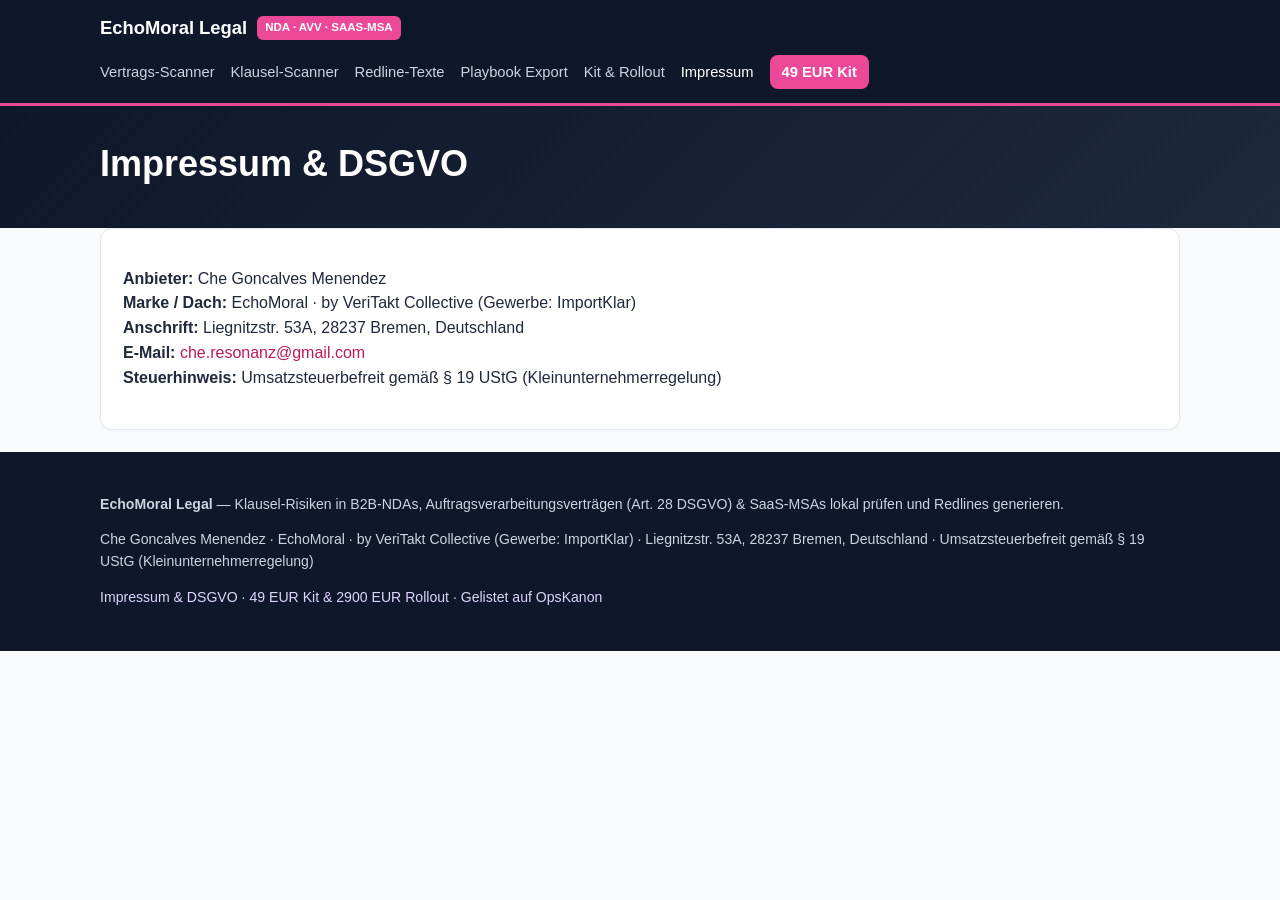
==== legal/index.html @ 30597ec8 "Deploy echomoral-contract-redlining (2026-11-23 12:31:52)" ====
<!DOCTYPE html>
<html lang="de">
<head>
  <meta charset="utf-8" />
  <meta name="viewport" content="width=device-width, initial-scale=1" />
  <title>Impressum &amp; Datenschutz — EchoMoral Legal</title>
  <meta name="description" content="Anbieterkennzeichnung § 5 DDG." />
  <link rel="canonical" href="https://cheresonanz-design.github.io/echomoral-contract-redlining/legal/" />
  <link rel="stylesheet" href="../assets/styles.css" />
  
</head>
<body>
  <header class="topbar">
    <div class="container topbar-inner">
      <a class="brand-mark" href="../index.html"><span>EchoMoral Legal</span><span class="brand-badge">NDA · AVV · SAAS-MSA</span></a>
      <nav class="nav-links" aria-label="Hauptnavigation"><a href="../index.html" class="">Vertrags-Scanner</a>
<a href="../nda-avv-msa-scanner/" class="">Klausel-Scanner</a>
<a href="../redline-generator/" class="">Redline-Texte</a>
<a href="../playbook-export/" class="">Playbook Export</a>
<a href="../pro/" class="">Kit &amp; Rollout</a>
<a href="../legal/" class="active">Impressum</a><a href="../pro/" class="nav-cta">49 EUR Kit</a></nav>
    </div>
  </header>
  <section class="hero"><div class="container"><h1>Impressum &amp; DSGVO</h1></div></section><main class="container"><div class="card"><p><strong>Anbieter:</strong> Che Goncalves Menendez<br/><strong>Marke / Dach:</strong> EchoMoral · by VeriTakt Collective (Gewerbe: ImportKlar)<br/><strong>Anschrift:</strong> Liegnitzstr. 53A, 28237 Bremen, Deutschland<br/><strong>E-Mail:</strong> <a href="mailto:che.resonanz@gmail.com">che.resonanz@gmail.com</a><br/><strong>Steuerhinweis:</strong> Umsatzsteuerbefreit gemäß § 19 UStG (Kleinunternehmerregelung)</p></div></main>
  <footer class="footer">
    <div class="container">
      <p><strong>EchoMoral Legal</strong> — Klausel-Risiken in B2B-NDAs, Auftragsverarbeitungsverträgen (Art. 28 DSGVO) &amp; SaaS-MSAs lokal prüfen und Redlines generieren.</p>
      <p>Che Goncalves Menendez · EchoMoral · by VeriTakt Collective (Gewerbe: ImportKlar) · Liegnitzstr. 53A, 28237 Bremen, Deutschland · Umsatzsteuerbefreit gemäß § 19 UStG (Kleinunternehmerregelung)</p>
      <p><a href="../legal/">Impressum &amp; DSGVO</a> · <a href="../pro/">49 EUR Kit &amp; 2900 EUR Rollout</a> · <a href="https://cheresonanz-design.github.io/opskanon-directory/" target="_blank" rel="noopener">Gelistet auf OpsKanon</a></p>
    </div>
  </footer>
  
</body>
</html>
---- assets/styles.css ----
:root {
  --bg: #f8fafc; --surface: #ffffff; --slate-900: #0f172a; --slate-800: #1e293b; --slate-500: #64748b;
  --border: #e2e8f0; --accent: #EC4899; --accent-dark: #BE185D; --emerald: #059669; --emerald-soft: #ecfdf5;
  --amber: #d97706; --amber-soft: #fffbeb; --red: #dc2626; --red-soft: #fef2f2; --radius: 12px;
}
* { box-sizing: border-box; }
body { margin: 0; font-family: -apple-system, BlinkMacSystemFont, "Segoe UI", Roboto, Inter, Arial, sans-serif; background: var(--bg); color: var(--slate-800); line-height: 1.55; }
a { color: var(--accent-dark); text-decoration: none; }
a:hover { text-decoration: underline; }
.container { max-width: 1120px; margin: 0 auto; padding: 0 20px; }
.topbar { background: var(--slate-900); color: #fff; border-bottom: 3px solid var(--accent); padding: 14px 0; }
.topbar-inner { display: flex; flex-wrap: wrap; justify-content: space-between; align-items: center; gap: 12px; }
.brand-mark { color: #fff; font-weight: 800; font-size: 1.15rem; display: flex; align-items: center; gap: 10px; }
.brand-badge { background: var(--accent); color: #fff; font-size: 0.72rem; padding: 3px 8px; border-radius: 6px; font-weight: 800; }
.nav-links { display: flex; flex-wrap: wrap; gap: 16px; align-items: center; font-size: 0.92rem; }
.nav-links a { color: #cbd5e1; font-weight: 500; }
.nav-links a:hover, .nav-links a.active { color: #fff; text-decoration: none; }
.nav-cta { background: var(--accent); color: #fff !important; padding: 6px 12px; border-radius: 8px; font-weight: 700 !important; }
.hero { background: linear-gradient(135deg, #0f172a 0%, #1e293b 100%); color: #fff; padding: 36px 0 32px; }
.hero h1 { margin: 0 0 10px; font-size: clamp(1.6rem, 3vw, 2.25rem); line-height: 1.2; }
.hero p { margin: 0; color: #cbd5e1; max-width: 740px; }
main { padding: 28px 0 48px; }
.card { background: var(--surface); border: 1px solid var(--border); border-radius: var(--radius); padding: 22px; margin-bottom: 22px; box-shadow: 0 1px 3px rgba(15,23,42,0.04); }
.form-grid { display: grid; grid-template-columns: repeat(auto-fit, minmax(210px, 1fr)); gap: 14px; }
label { display: block; font-size: 0.84rem; font-weight: 700; margin-bottom: 4px; }
input[type="text"], select, textarea { width: 100%; padding: 9px 11px; border: 1px solid var(--border); border-radius: 8px; font-size: 0.92rem; background: #f8fafc; font-family: inherit; }
textarea { min-height: 145px; resize: vertical; font-family: ui-monospace, SFMono-Regular, Menlo, Consolas, monospace; font-size: 0.83rem; }
.btn-row { display: flex; flex-wrap: wrap; gap: 10px; margin-top: 14px; }
.btn { display: inline-flex; align-items: center; justify-content: center; border: 1px solid var(--border); background: #fff; color: var(--slate-800); padding: 9px 14px; border-radius: 8px; font-size: 0.9rem; font-weight: 600; cursor: pointer; }
.btn:hover { background: #f1f5f9; text-decoration: none; }
.btn-primary { background: var(--accent); border-color: var(--accent); color: #fff; font-weight: 700; }
.btn-dark { background: var(--slate-900); border-color: var(--slate-900); color: #fff; }
.kpi-grid { display: grid; grid-template-columns: repeat(auto-fit, minmax(190px, 1fr)); gap: 12px; margin: 16px 0; }
.kpi-box { border: 1px solid var(--border); border-radius: 10px; padding: 12px 14px; background: #f8fafc; }
.kpi-label { font-size: 0.75rem; text-transform: uppercase; color: var(--slate-500); font-weight: 700; }
.kpi-val { font-size: 1rem; font-weight: 700; margin-top: 4px; color: var(--slate-900); }
.table-wrap { overflow-x: auto; }
table { width: 100%; border-collapse: collapse; font-size: 0.9rem; }
th, td { text-align: left; padding: 10px 12px; border-bottom: 1px solid var(--border); vertical-align: top; }
th { background: #f1f5f9; font-size: 0.8rem; text-transform: uppercase; }
.badge { display: inline-block; padding: 3px 9px; border-radius: 999px; font-size: 0.75rem; font-weight: 800; }
.badge-pass { background: var(--emerald-soft); color: var(--emerald); }
.badge-warn { background: var(--amber-soft); color: var(--amber); }
.badge-fail { background: var(--red-soft); color: var(--red); }
.pricing-grid { display: grid; grid-template-columns: repeat(auto-fit, minmax(290px, 1fr)); gap: 18px; }
.offer-card { border: 1px solid var(--border); border-radius: var(--radius); padding: 22px; background: #fff; display: flex; flex-direction: column; justify-content: space-between; }
.offer-card.highlight { border: 2px solid var(--accent); background: linear-gradient(180deg, #fff 0%, #f5f3ff 100%); }
.offer-price { font-size: 1.9rem; font-weight: 800; color: var(--slate-900); margin: 6px 0 12px; }
.footer { background: var(--slate-900); color: #cbd5e1; padding: 28px 0; font-size: 0.88rem; }
.footer a { color: #ddd6fe; }
.muted { color: var(--slate-500); font-size: 0.88rem; }
.hidden { display: none !important; }
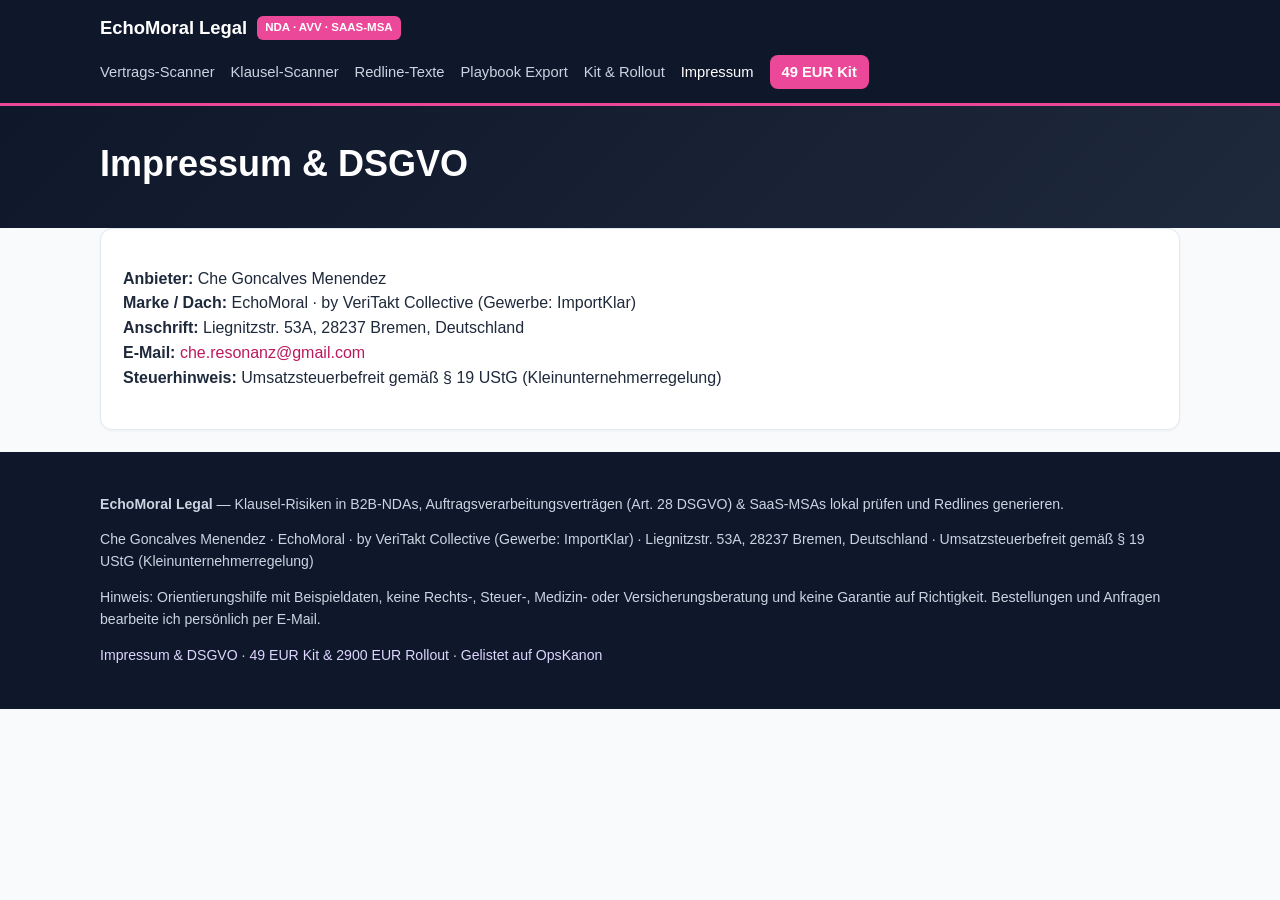
==== commit cb01aa7d: "Deploy echomoral-contract-redlining (2026-11-23 12:49:39)" ====
--- a/legal/index.html
+++ b/legal/index.html
@@ -26,6 +26,7 @@
     <div class="container">
       <p><strong>EchoMoral Legal</strong> — Klausel-Risiken in B2B-NDAs, Auftragsverarbeitungsverträgen (Art. 28 DSGVO) &amp; SaaS-MSAs lokal prüfen und Redlines generieren.</p>
       <p>Che Goncalves Menendez · EchoMoral · by VeriTakt Collective (Gewerbe: ImportKlar) · Liegnitzstr. 53A, 28237 Bremen, Deutschland · Umsatzsteuerbefreit gemäß § 19 UStG (Kleinunternehmerregelung)</p>
+      <p>Hinweis: Orientierungshilfe mit Beispieldaten, keine Rechts-, Steuer-, Medizin- oder Versicherungsberatung und keine Garantie auf Richtigkeit. Bestellungen und Anfragen bearbeite ich persönlich per E-Mail.</p>
       <p><a href="../legal/">Impressum &amp; DSGVO</a> · <a href="../pro/">49 EUR Kit &amp; 2900 EUR Rollout</a> · <a href="https://cheresonanz-design.github.io/opskanon-directory/" target="_blank" rel="noopener">Gelistet auf OpsKanon</a></p>
     </div>
   </footer>
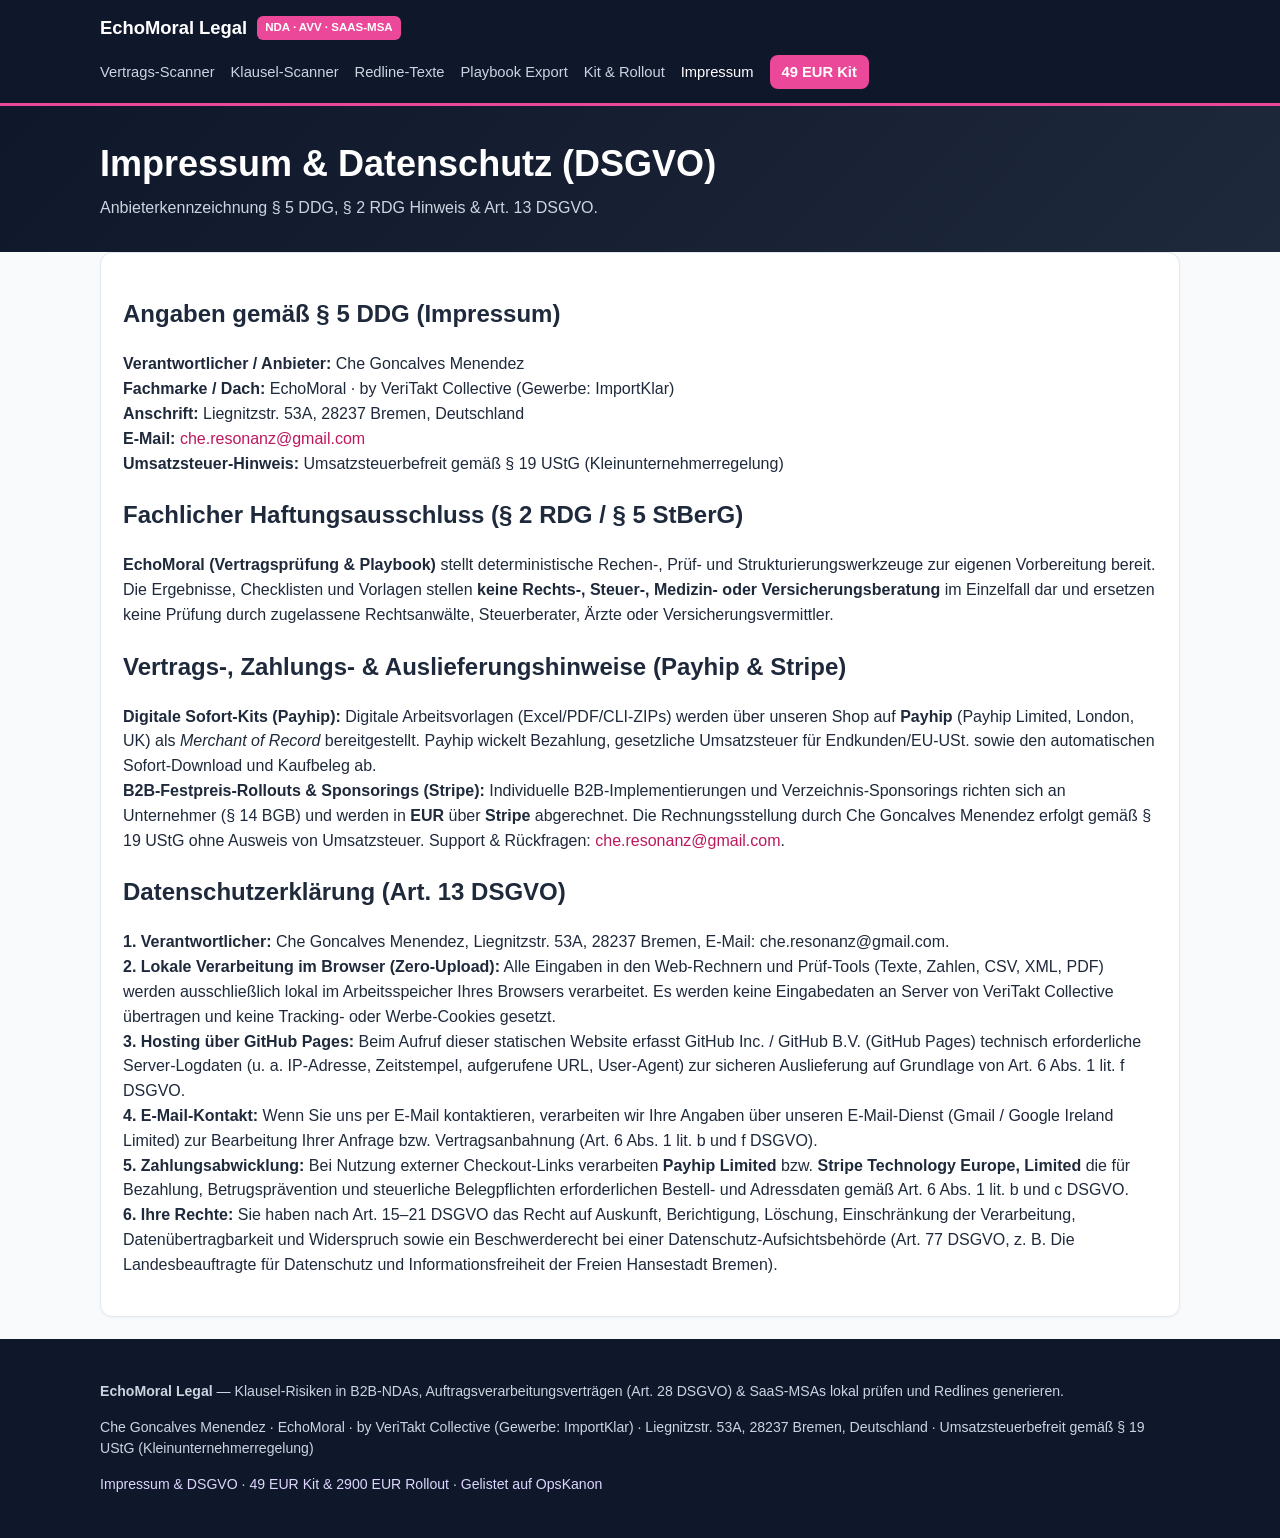
==== commit 5e2676ea: "Deploy echomoral-contract-redlining (2026-11-24 01:21:27)" ====
--- a/legal/index.html
+++ b/legal/index.html
@@ -4,7 +4,7 @@
   <meta charset="utf-8" />
   <meta name="viewport" content="width=device-width, initial-scale=1" />
   <title>Impressum &amp; Datenschutz — EchoMoral Legal</title>
-  <meta name="description" content="Anbieterkennzeichnung § 5 DDG." />
+  <meta name="description" content="Anbieterkennzeichnung § 5 DDG &amp; Art. 13 DSGVO." />
   <link rel="canonical" href="https://cheresonanz-design.github.io/echomoral-contract-redlining/legal/" />
   <link rel="stylesheet" href="../assets/styles.css" />
   
@@ -21,12 +21,56 @@
 <a href="../legal/" class="active">Impressum</a><a href="../pro/" class="nav-cta">49 EUR Kit</a></nav>
     </div>
   </header>
-  <section class="hero"><div class="container"><h1>Impressum &amp; DSGVO</h1></div></section><main class="container"><div class="card"><p><strong>Anbieter:</strong> Che Goncalves Menendez<br/><strong>Marke / Dach:</strong> EchoMoral · by VeriTakt Collective (Gewerbe: ImportKlar)<br/><strong>Anschrift:</strong> Liegnitzstr. 53A, 28237 Bremen, Deutschland<br/><strong>E-Mail:</strong> <a href="mailto:che.resonanz@gmail.com">che.resonanz@gmail.com</a><br/><strong>Steuerhinweis:</strong> Umsatzsteuerbefreit gemäß § 19 UStG (Kleinunternehmerregelung)</p></div></main>
+  <section class="hero"><div class="container"><h1>Impressum &amp; Datenschutz (DSGVO)</h1><p>Anbieterkennzeichnung § 5 DDG, § 2 RDG Hinweis &amp; Art. 13 DSGVO.</p></div></section><main class="container">
+    <div class="card">
+      <h2>Angaben gemäß § 5 DDG (Impressum)</h2>
+      <p>
+        <strong>Verantwortlicher / Anbieter:</strong> Che Goncalves Menendez<br />
+        <strong>Fachmarke / Dach:</strong> EchoMoral · by VeriTakt Collective (Gewerbe: ImportKlar)<br />
+        <strong>Anschrift:</strong> Liegnitzstr. 53A, 28237 Bremen, Deutschland<br />
+        <strong>E-Mail:</strong> <a href="mailto:che.resonanz@gmail.com">che.resonanz@gmail.com</a><br />
+        <strong>Umsatzsteuer-Hinweis:</strong> Umsatzsteuerbefreit gemäß § 19 UStG (Kleinunternehmerregelung)
+      </p>
+
+      <h2>Fachlicher Haftungsausschluss (§ 2 RDG / § 5 StBerG)</h2>
+      <p>
+        <strong>EchoMoral (Vertragsprüfung &amp; Playbook)</strong> stellt deterministische Rechen-, Prüf- und Strukturierungswerkzeuge zur eigenen Vorbereitung bereit.
+        Die Ergebnisse, Checklisten und Vorlagen stellen <strong>keine Rechts-, Steuer-, Medizin- oder Versicherungsberatung</strong> im Einzelfall dar
+        und ersetzen keine Prüfung durch zugelassene Rechtsanwälte, Steuerberater, Ärzte oder Versicherungsvermittler.
+      </p>
+      
+      <h2>Vertrags-, Zahlungs- &amp; Auslieferungshinweise (Payhip &amp; Stripe)</h2>
+      <p>
+        <strong>Digitale Sofort-Kits (Payhip):</strong> Digitale Arbeitsvorlagen (Excel/PDF/CLI-ZIPs) werden über unseren Shop auf
+        <strong>Payhip</strong> (Payhip Limited, London, UK) als <em>Merchant of Record</em> bereitgestellt. Payhip wickelt Bezahlung,
+        gesetzliche Umsatzsteuer für Endkunden/EU-USt. sowie den automatischen Sofort-Download und Kaufbeleg ab.<br />
+        <strong>B2B-Festpreis-Rollouts &amp; Sponsorings (Stripe):</strong> Individuelle B2B-Implementierungen und Verzeichnis-Sponsorings
+        richten sich an Unternehmer (§ 14 BGB) und werden in <strong>EUR</strong> über <strong>Stripe</strong> abgerechnet.
+        Die Rechnungsstellung durch Che Goncalves Menendez erfolgt gemäß § 19 UStG ohne Ausweis von Umsatzsteuer.
+        Support &amp; Rückfragen: <a href="mailto:che.resonanz@gmail.com">che.resonanz@gmail.com</a>.
+      </p>
+
+      <h2>Datenschutzerklärung (Art. 13 DSGVO)</h2>
+      <p>
+        <strong>1. Verantwortlicher:</strong> Che Goncalves Menendez, Liegnitzstr. 53A, 28237 Bremen, E-Mail: che.resonanz@gmail.com.<br />
+        <strong>2. Lokale Verarbeitung im Browser (Zero-Upload):</strong> Alle Eingaben in den Web-Rechnern und Prüf-Tools (Texte, Zahlen, CSV, XML, PDF)
+        werden ausschließlich lokal im Arbeitsspeicher Ihres Browsers verarbeitet. Es werden keine Eingabedaten an Server von VeriTakt Collective übertragen
+        und keine Tracking- oder Werbe-Cookies gesetzt.<br />
+        <strong>3. Hosting über GitHub Pages:</strong> Beim Aufruf dieser statischen Website erfasst GitHub Inc. / GitHub B.V. (GitHub Pages) technisch erforderliche
+        Server-Logdaten (u. a. IP-Adresse, Zeitstempel, aufgerufene URL, User-Agent) zur sicheren Auslieferung auf Grundlage von Art. 6 Abs. 1 lit. f DSGVO.<br />
+        <strong>4. E-Mail-Kontakt:</strong> Wenn Sie uns per E-Mail kontaktieren, verarbeiten wir Ihre Angaben über unseren E-Mail-Dienst (Gmail / Google Ireland Limited)
+        zur Bearbeitung Ihrer Anfrage bzw. Vertragsanbahnung (Art. 6 Abs. 1 lit. b und f DSGVO).<br />
+        <strong>5. Zahlungsabwicklung:</strong> Bei Nutzung externer Checkout-Links verarbeiten <strong>Payhip Limited</strong> bzw. <strong>Stripe Technology Europe, Limited</strong>
+        die für Bezahlung, Betrugsprävention und steuerliche Belegpflichten erforderlichen Bestell- und Adressdaten gemäß Art. 6 Abs. 1 lit. b und c DSGVO.<br />
+        <strong>6. Ihre Rechte:</strong> Sie haben nach Art. 15–21 DSGVO das Recht auf Auskunft, Berichtigung, Löschung, Einschränkung der Verarbeitung,
+        Datenübertragbarkeit und Widerspruch sowie ein Beschwerderecht bei einer Datenschutz-Aufsichtsbehörde (Art. 77 DSGVO, z. B. Die Landesbeauftragte für Datenschutz und Informationsfreiheit der Freien Hansestadt Bremen).
+      </p>
+    </div>
+    </main>
   <footer class="footer">
     <div class="container">
       <p><strong>EchoMoral Legal</strong> — Klausel-Risiken in B2B-NDAs, Auftragsverarbeitungsverträgen (Art. 28 DSGVO) &amp; SaaS-MSAs lokal prüfen und Redlines generieren.</p>
       <p>Che Goncalves Menendez · EchoMoral · by VeriTakt Collective (Gewerbe: ImportKlar) · Liegnitzstr. 53A, 28237 Bremen, Deutschland · Umsatzsteuerbefreit gemäß § 19 UStG (Kleinunternehmerregelung)</p>
-      <p>Hinweis: Orientierungshilfe mit Beispieldaten, keine Rechts-, Steuer-, Medizin- oder Versicherungsberatung und keine Garantie auf Richtigkeit. Bestellungen und Anfragen bearbeite ich persönlich per E-Mail.</p>
       <p><a href="../legal/">Impressum &amp; DSGVO</a> · <a href="../pro/">49 EUR Kit &amp; 2900 EUR Rollout</a> · <a href="https://cheresonanz-design.github.io/opskanon-directory/" target="_blank" rel="noopener">Gelistet auf OpsKanon</a></p>
     </div>
   </footer>
--- a/assets/styles.css
+++ b/assets/styles.css
@@ -50,3 +50,7 @@
 .footer a { color: #ddd6fe; }
 .muted { color: var(--slate-500); font-size: 0.88rem; }
 .hidden { display: none !important; }
+input[type="number"] { width: 100%; padding: 9px 11px; border: 1px solid var(--border); border-radius: 8px; font-size: 0.92rem; background: #f8fafc; font-family: inherit; }
+.divider-top { border-top: 1px solid var(--border); margin-top: 16px; padding-top: 14px; }
+.inline-grid { display: grid; grid-template-columns: repeat(auto-fit, minmax(150px, 1fr)); gap: 10px; }
+.btn-sm { padding: 4px 9px; font-size: 0.8rem; }
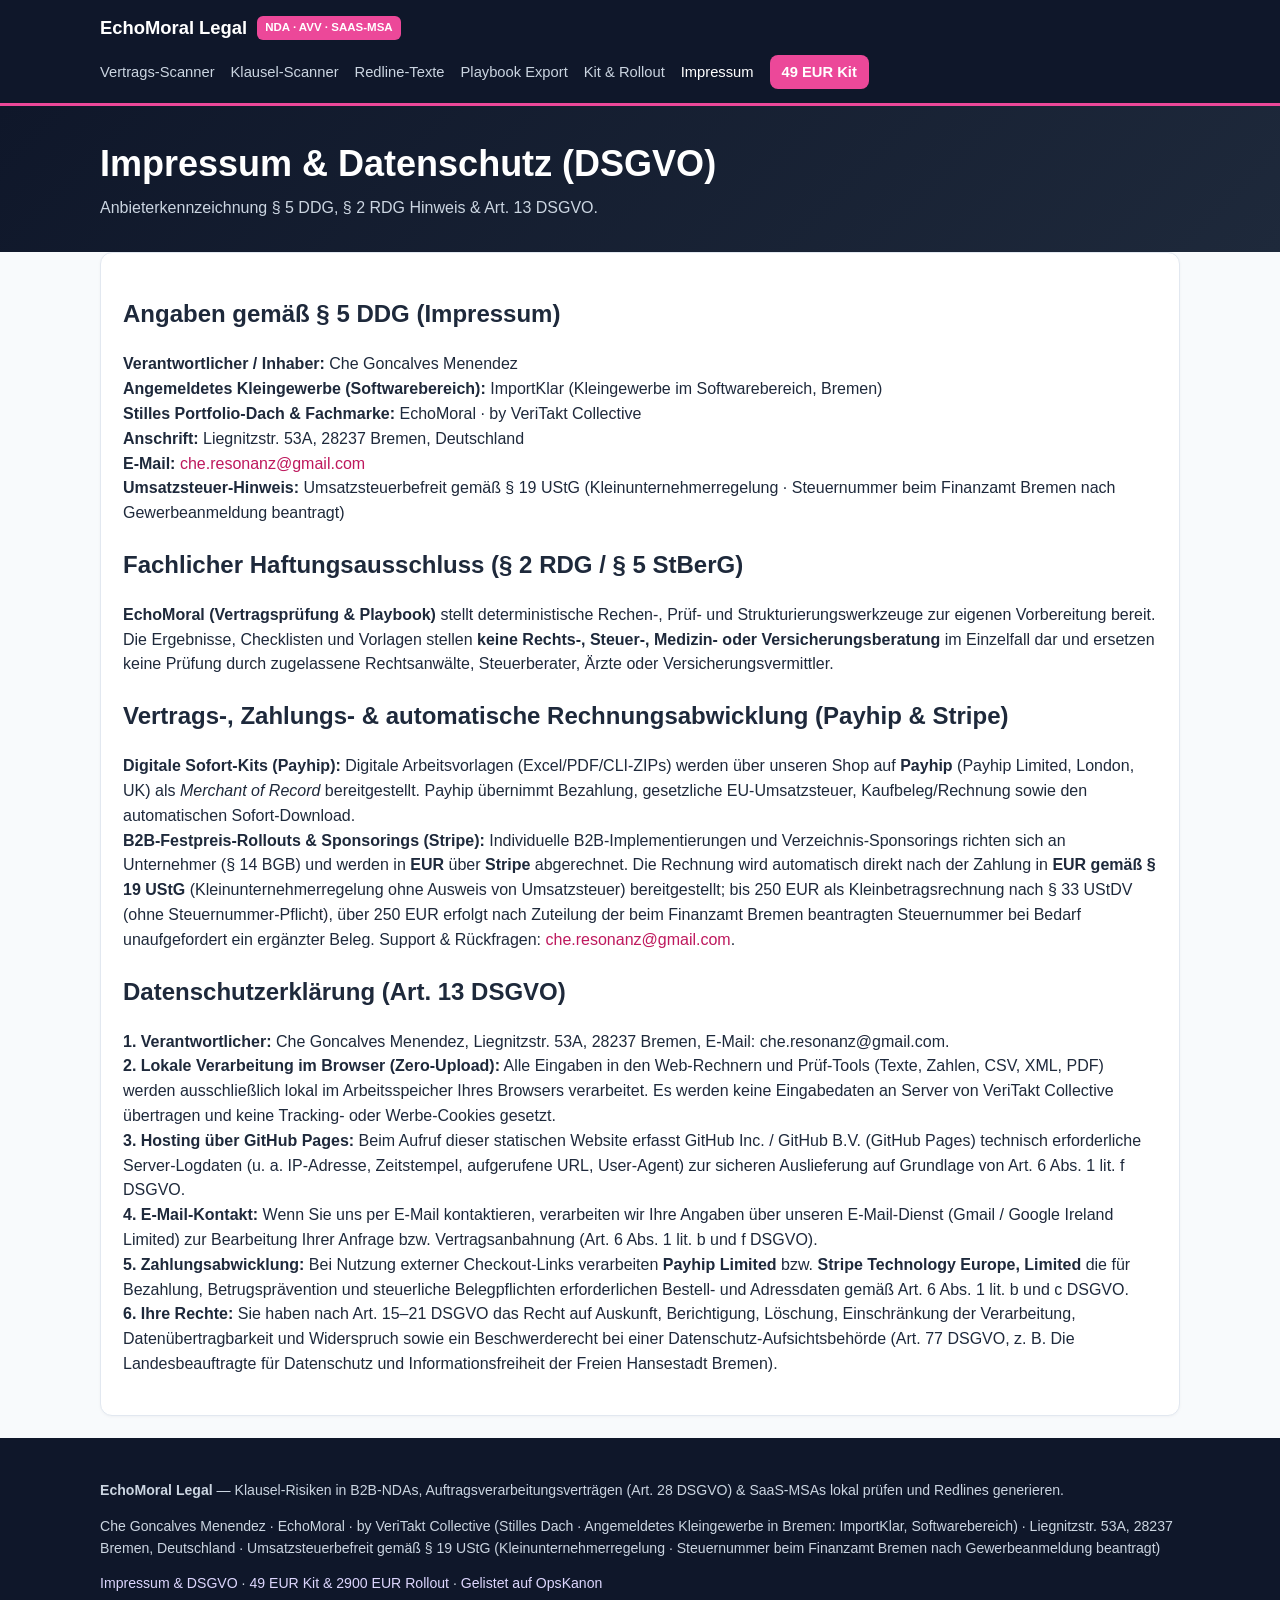
==== commit cb83ff5d: "Deploy echomoral-contract-redlining (2026-11-24 02:26:06)" ====
--- a/legal/index.html
+++ b/legal/index.html
@@ -25,11 +25,12 @@
     <div class="card">
       <h2>Angaben gemäß § 5 DDG (Impressum)</h2>
       <p>
-        <strong>Verantwortlicher / Anbieter:</strong> Che Goncalves Menendez<br />
-        <strong>Fachmarke / Dach:</strong> EchoMoral · by VeriTakt Collective (Gewerbe: ImportKlar)<br />
+        <strong>Verantwortlicher / Inhaber:</strong> Che Goncalves Menendez<br />
+        <strong>Angemeldetes Kleingewerbe (Softwarebereich):</strong> ImportKlar (Kleingewerbe im Softwarebereich, Bremen)<br />
+        <strong>Stilles Portfolio-Dach &amp; Fachmarke:</strong> EchoMoral · by VeriTakt Collective<br />
         <strong>Anschrift:</strong> Liegnitzstr. 53A, 28237 Bremen, Deutschland<br />
         <strong>E-Mail:</strong> <a href="mailto:che.resonanz@gmail.com">che.resonanz@gmail.com</a><br />
-        <strong>Umsatzsteuer-Hinweis:</strong> Umsatzsteuerbefreit gemäß § 19 UStG (Kleinunternehmerregelung)
+        <strong>Umsatzsteuer-Hinweis:</strong> Umsatzsteuerbefreit gemäß § 19 UStG (Kleinunternehmerregelung · Steuernummer beim Finanzamt Bremen nach Gewerbeanmeldung beantragt)
       </p>
 
       <h2>Fachlicher Haftungsausschluss (§ 2 RDG / § 5 StBerG)</h2>
@@ -39,14 +40,16 @@
         und ersetzen keine Prüfung durch zugelassene Rechtsanwälte, Steuerberater, Ärzte oder Versicherungsvermittler.
       </p>
       
-      <h2>Vertrags-, Zahlungs- &amp; Auslieferungshinweise (Payhip &amp; Stripe)</h2>
+      <h2>Vertrags-, Zahlungs- &amp; automatische Rechnungsabwicklung (Payhip &amp; Stripe)</h2>
       <p>
         <strong>Digitale Sofort-Kits (Payhip):</strong> Digitale Arbeitsvorlagen (Excel/PDF/CLI-ZIPs) werden über unseren Shop auf
-        <strong>Payhip</strong> (Payhip Limited, London, UK) als <em>Merchant of Record</em> bereitgestellt. Payhip wickelt Bezahlung,
-        gesetzliche Umsatzsteuer für Endkunden/EU-USt. sowie den automatischen Sofort-Download und Kaufbeleg ab.<br />
+        <strong>Payhip</strong> (Payhip Limited, London, UK) als <em>Merchant of Record</em> bereitgestellt. Payhip übernimmt Bezahlung,
+        gesetzliche EU-Umsatzsteuer, Kaufbeleg/Rechnung sowie den automatischen Sofort-Download.<br />
         <strong>B2B-Festpreis-Rollouts &amp; Sponsorings (Stripe):</strong> Individuelle B2B-Implementierungen und Verzeichnis-Sponsorings
         richten sich an Unternehmer (§ 14 BGB) und werden in <strong>EUR</strong> über <strong>Stripe</strong> abgerechnet.
-        Die Rechnungsstellung durch Che Goncalves Menendez erfolgt gemäß § 19 UStG ohne Ausweis von Umsatzsteuer.
+        Die Rechnung wird automatisch direkt nach der Zahlung in <strong>EUR gemäß § 19 UStG</strong> (Kleinunternehmerregelung ohne Ausweis von Umsatzsteuer)
+        bereitgestellt; bis 250 EUR als Kleinbetragsrechnung nach § 33 UStDV (ohne Steuernummer-Pflicht), über 250 EUR erfolgt nach Zuteilung der beim
+        Finanzamt Bremen beantragten Steuernummer bei Bedarf unaufgefordert ein ergänzter Beleg.
         Support &amp; Rückfragen: <a href="mailto:che.resonanz@gmail.com">che.resonanz@gmail.com</a>.
       </p>
 
@@ -70,7 +73,7 @@
   <footer class="footer">
     <div class="container">
       <p><strong>EchoMoral Legal</strong> — Klausel-Risiken in B2B-NDAs, Auftragsverarbeitungsverträgen (Art. 28 DSGVO) &amp; SaaS-MSAs lokal prüfen und Redlines generieren.</p>
-      <p>Che Goncalves Menendez · EchoMoral · by VeriTakt Collective (Gewerbe: ImportKlar) · Liegnitzstr. 53A, 28237 Bremen, Deutschland · Umsatzsteuerbefreit gemäß § 19 UStG (Kleinunternehmerregelung)</p>
+      <p>Che Goncalves Menendez · EchoMoral · by VeriTakt Collective (Stilles Dach · Angemeldetes Kleingewerbe in Bremen: ImportKlar, Softwarebereich) · Liegnitzstr. 53A, 28237 Bremen, Deutschland · Umsatzsteuerbefreit gemäß § 19 UStG (Kleinunternehmerregelung · Steuernummer beim Finanzamt Bremen nach Gewerbeanmeldung beantragt)</p>
       <p><a href="../legal/">Impressum &amp; DSGVO</a> · <a href="../pro/">49 EUR Kit &amp; 2900 EUR Rollout</a> · <a href="https://cheresonanz-design.github.io/opskanon-directory/" target="_blank" rel="noopener">Gelistet auf OpsKanon</a></p>
     </div>
   </footer>
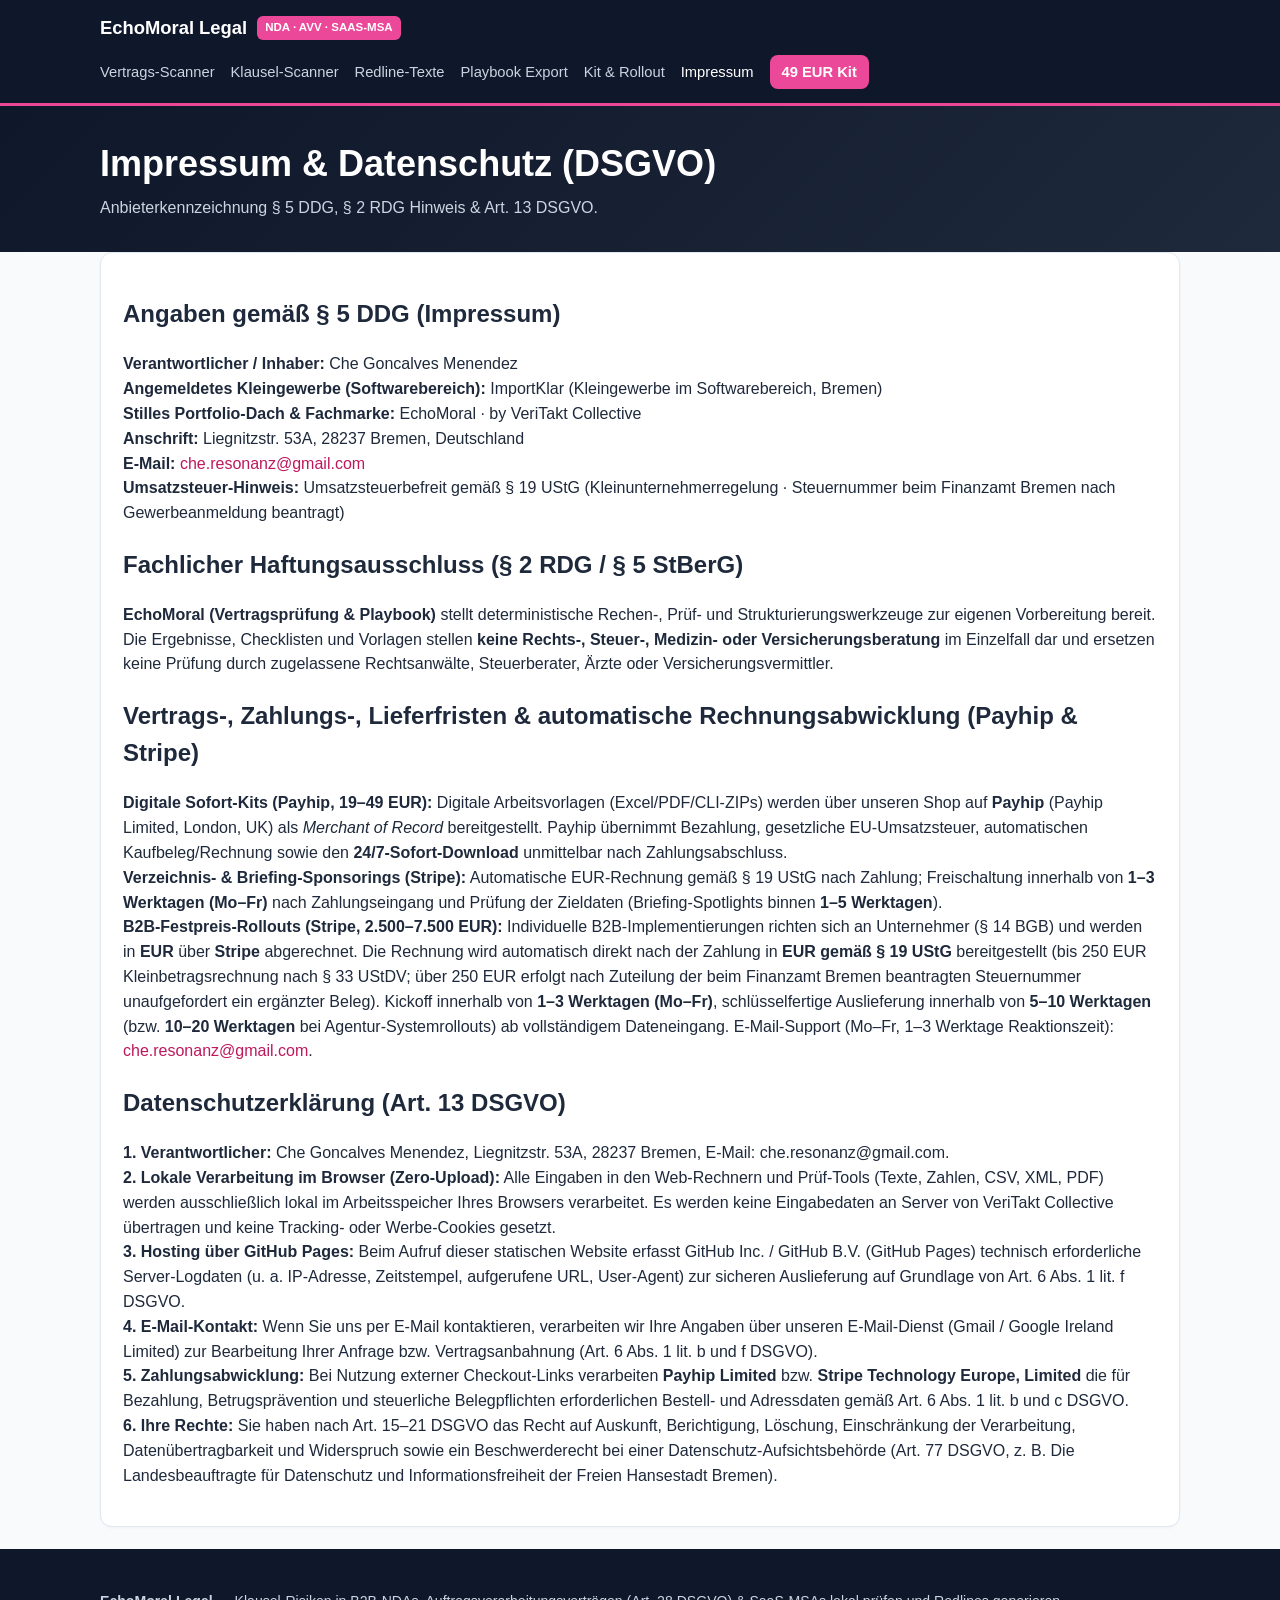
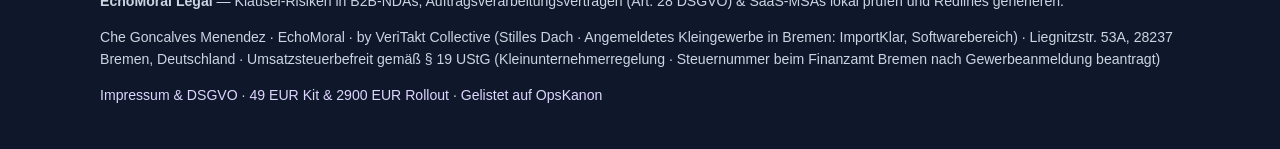
==== commit b8f95eca: "Deploy echomoral-contract-redlining (2026-11-24 05:54:42)" ====
--- a/legal/index.html
+++ b/legal/index.html
@@ -40,17 +40,19 @@
         und ersetzen keine Prüfung durch zugelassene Rechtsanwälte, Steuerberater, Ärzte oder Versicherungsvermittler.
       </p>
       
-      <h2>Vertrags-, Zahlungs- &amp; automatische Rechnungsabwicklung (Payhip &amp; Stripe)</h2>
+      <h2>Vertrags-, Zahlungs-, Lieferfristen &amp; automatische Rechnungsabwicklung (Payhip &amp; Stripe)</h2>
       <p>
-        <strong>Digitale Sofort-Kits (Payhip):</strong> Digitale Arbeitsvorlagen (Excel/PDF/CLI-ZIPs) werden über unseren Shop auf
+        <strong>Digitale Sofort-Kits (Payhip, 19–49 EUR):</strong> Digitale Arbeitsvorlagen (Excel/PDF/CLI-ZIPs) werden über unseren Shop auf
         <strong>Payhip</strong> (Payhip Limited, London, UK) als <em>Merchant of Record</em> bereitgestellt. Payhip übernimmt Bezahlung,
-        gesetzliche EU-Umsatzsteuer, Kaufbeleg/Rechnung sowie den automatischen Sofort-Download.<br />
-        <strong>B2B-Festpreis-Rollouts &amp; Sponsorings (Stripe):</strong> Individuelle B2B-Implementierungen und Verzeichnis-Sponsorings
-        richten sich an Unternehmer (§ 14 BGB) und werden in <strong>EUR</strong> über <strong>Stripe</strong> abgerechnet.
-        Die Rechnung wird automatisch direkt nach der Zahlung in <strong>EUR gemäß § 19 UStG</strong> (Kleinunternehmerregelung ohne Ausweis von Umsatzsteuer)
-        bereitgestellt; bis 250 EUR als Kleinbetragsrechnung nach § 33 UStDV (ohne Steuernummer-Pflicht), über 250 EUR erfolgt nach Zuteilung der beim
-        Finanzamt Bremen beantragten Steuernummer bei Bedarf unaufgefordert ein ergänzter Beleg.
-        Support &amp; Rückfragen: <a href="mailto:che.resonanz@gmail.com">che.resonanz@gmail.com</a>.
+        gesetzliche EU-Umsatzsteuer, automatischen Kaufbeleg/Rechnung sowie den <strong>24/7-Sofort-Download</strong> unmittelbar nach Zahlungsabschluss.<br />
+        <strong>Verzeichnis- &amp; Briefing-Sponsorings (Stripe):</strong> Automatische EUR-Rechnung gemäß § 19 UStG nach Zahlung; Freischaltung
+        innerhalb von <strong>1–3 Werktagen (Mo–Fr)</strong> nach Zahlungseingang und Prüfung der Zieldaten (Briefing-Spotlights binnen <strong>1–5 Werktagen</strong>).<br />
+        <strong>B2B-Festpreis-Rollouts (Stripe, 2.500–7.500 EUR):</strong> Individuelle B2B-Implementierungen richten sich an Unternehmer (§ 14 BGB)
+        und werden in <strong>EUR</strong> über <strong>Stripe</strong> abgerechnet. Die Rechnung wird automatisch direkt nach der Zahlung in
+        <strong>EUR gemäß § 19 UStG</strong> bereitgestellt (bis 250 EUR Kleinbetragsrechnung nach § 33 UStDV; über 250 EUR erfolgt nach Zuteilung der beim
+        Finanzamt Bremen beantragten Steuernummer unaufgefordert ein ergänzter Beleg). Kickoff innerhalb von <strong>1–3 Werktagen (Mo–Fr)</strong>,
+        schlüsselfertige Auslieferung innerhalb von <strong>5–10 Werktagen</strong> (bzw. <strong>10–20 Werktagen</strong> bei Agentur-Systemrollouts) ab vollständigem Dateneingang.
+        E-Mail-Support (Mo–Fr, 1–3 Werktage Reaktionszeit): <a href="mailto:che.resonanz@gmail.com">che.resonanz@gmail.com</a>.
       </p>
 
       <h2>Datenschutzerklärung (Art. 13 DSGVO)</h2>
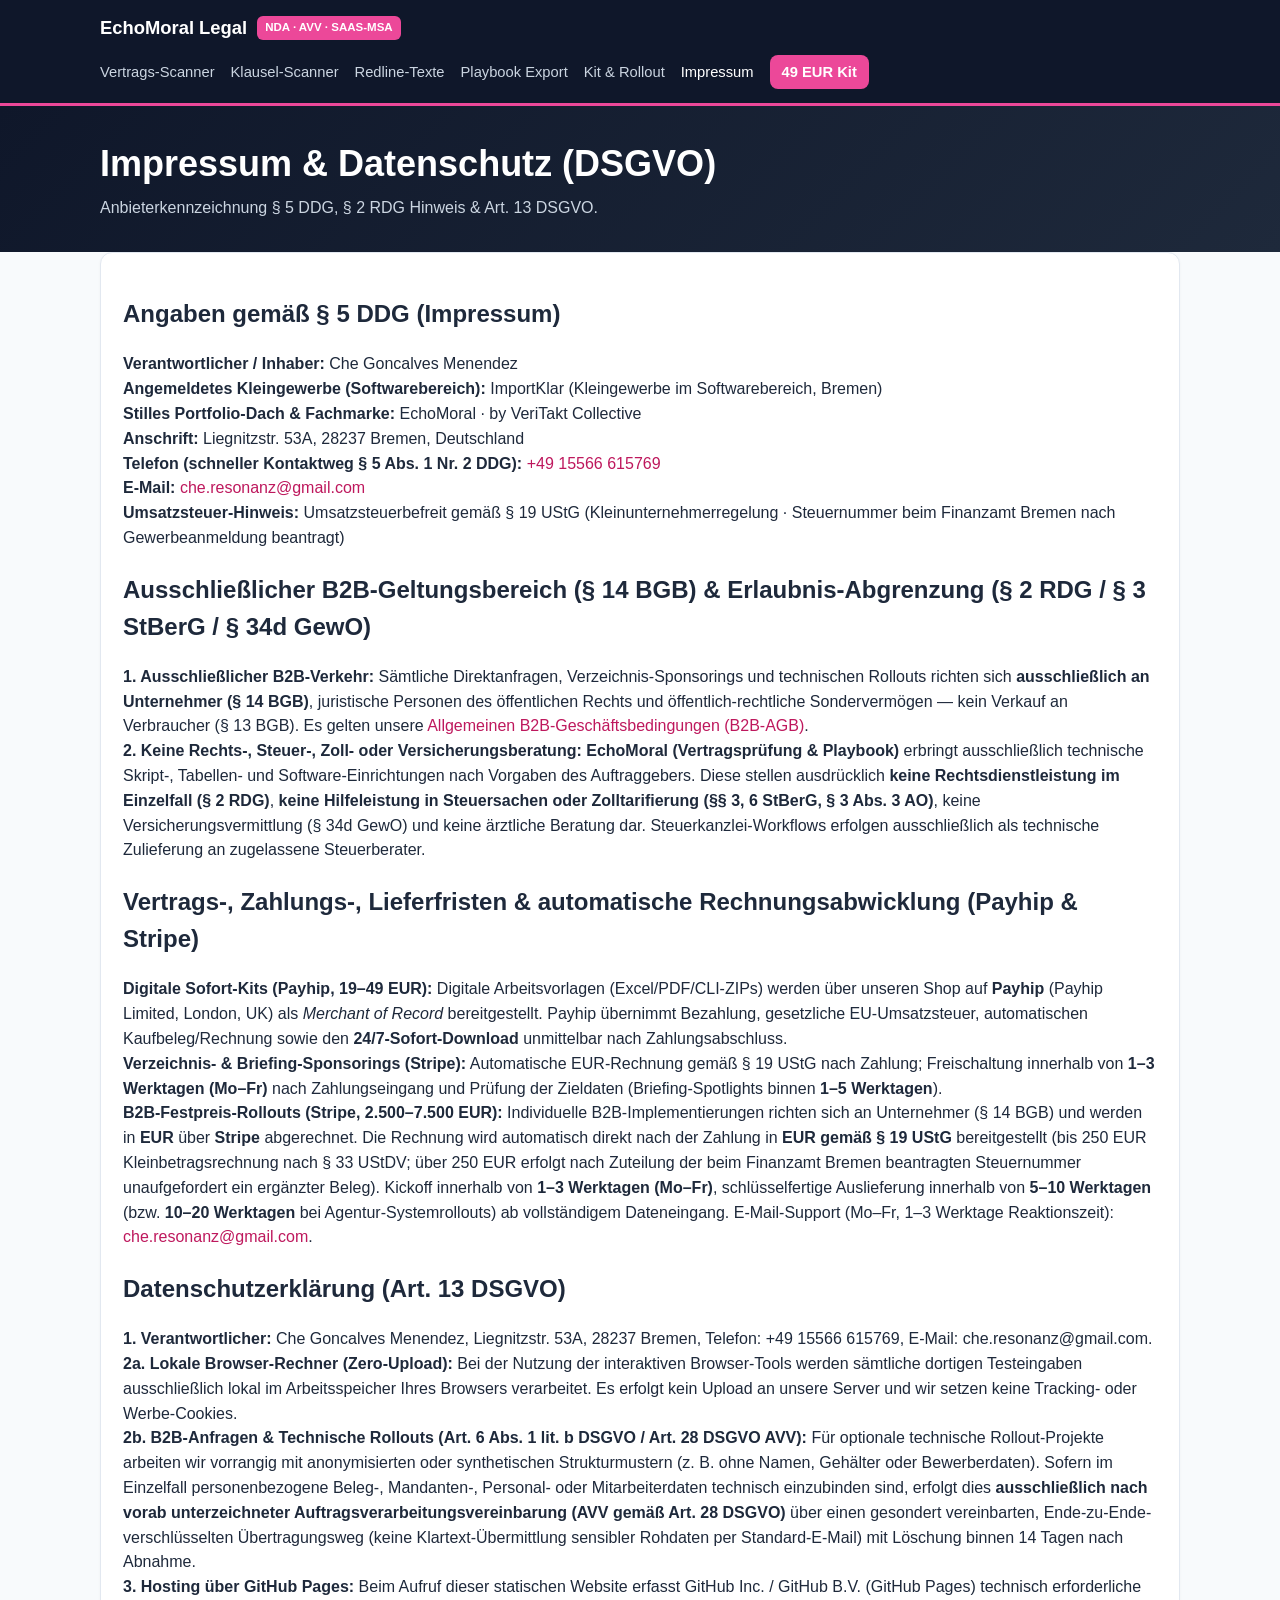
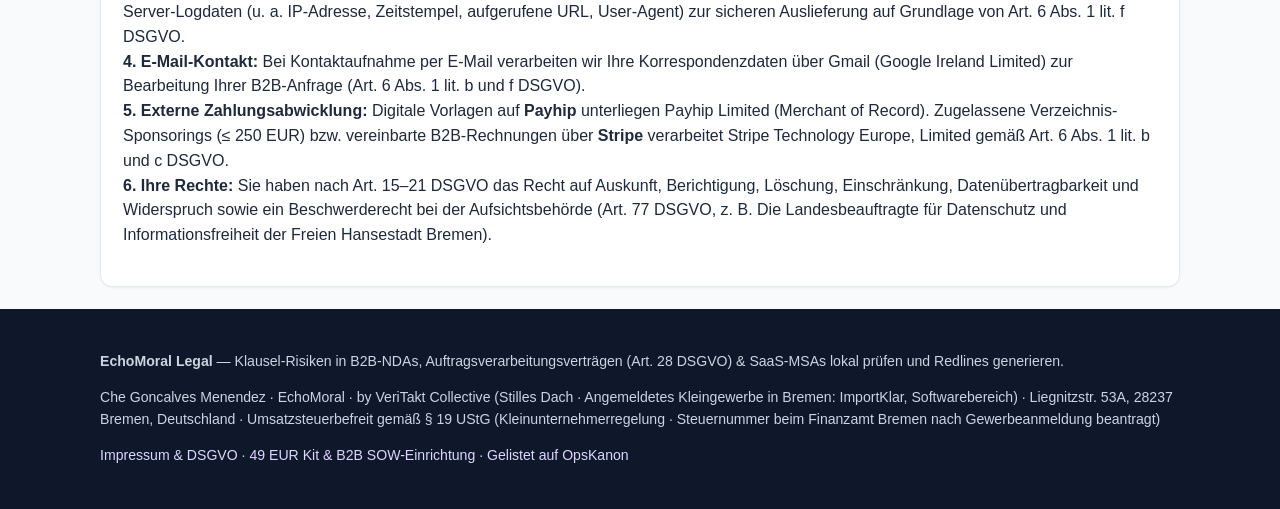
==== commit e2c57473: "Deploy echomoral-contract-redlining (2026-11-24 07:01:19)" ====
--- a/legal/index.html
+++ b/legal/index.html
@@ -29,15 +29,20 @@
         <strong>Angemeldetes Kleingewerbe (Softwarebereich):</strong> ImportKlar (Kleingewerbe im Softwarebereich, Bremen)<br />
         <strong>Stilles Portfolio-Dach &amp; Fachmarke:</strong> EchoMoral · by VeriTakt Collective<br />
         <strong>Anschrift:</strong> Liegnitzstr. 53A, 28237 Bremen, Deutschland<br />
+        <strong>Telefon (schneller Kontaktweg § 5 Abs. 1 Nr. 2 DDG):</strong> <a href="tel:+4915566615769">+49 15566 615769</a><br />
         <strong>E-Mail:</strong> <a href="mailto:che.resonanz@gmail.com">che.resonanz@gmail.com</a><br />
         <strong>Umsatzsteuer-Hinweis:</strong> Umsatzsteuerbefreit gemäß § 19 UStG (Kleinunternehmerregelung · Steuernummer beim Finanzamt Bremen nach Gewerbeanmeldung beantragt)
       </p>
 
-      <h2>Fachlicher Haftungsausschluss (§ 2 RDG / § 5 StBerG)</h2>
+      <h2>Ausschließlicher B2B-Geltungsbereich (§ 14 BGB) &amp; Erlaubnis-Abgrenzung (§ 2 RDG / § 3 StBerG / § 34d GewO)</h2>
       <p>
-        <strong>EchoMoral (Vertragsprüfung &amp; Playbook)</strong> stellt deterministische Rechen-, Prüf- und Strukturierungswerkzeuge zur eigenen Vorbereitung bereit.
-        Die Ergebnisse, Checklisten und Vorlagen stellen <strong>keine Rechts-, Steuer-, Medizin- oder Versicherungsberatung</strong> im Einzelfall dar
-        und ersetzen keine Prüfung durch zugelassene Rechtsanwälte, Steuerberater, Ärzte oder Versicherungsvermittler.
+        <strong>1. Ausschließlicher B2B-Verkehr:</strong> Sämtliche Direktanfragen, Verzeichnis-Sponsorings und technischen Rollouts richten sich
+        <strong>ausschließlich an Unternehmer (§ 14 BGB)</strong>, juristische Personen des öffentlichen Rechts und öffentlich-rechtliche Sondervermögen — kein Verkauf an Verbraucher (§ 13 BGB).
+        Es gelten unsere <a href="https://cheresonanz-design.github.io/opskanon-directory/agb/" target="_blank" rel="noopener">Allgemeinen B2B-Geschäftsbedingungen (B2B-AGB)</a>.<br />
+        <strong>2. Keine Rechts-, Steuer-, Zoll- oder Versicherungsberatung:</strong> <strong>EchoMoral (Vertragsprüfung &amp; Playbook)</strong> erbringt ausschließlich
+        technische Skript-, Tabellen- und Software-Einrichtungen nach Vorgaben des Auftraggebers. Diese stellen ausdrücklich <strong>keine Rechtsdienstleistung im Einzelfall (§ 2 RDG)</strong>,
+        <strong>keine Hilfeleistung in Steuersachen oder Zolltarifierung (§§ 3, 6 StBerG, § 3 Abs. 3 AO)</strong>, keine Versicherungsvermittlung (§ 34d GewO) und keine ärztliche Beratung dar.
+        Steuerkanzlei-Workflows erfolgen ausschließlich als technische Zulieferung an zugelassene Steuerberater.
       </p>
       
       <h2>Vertrags-, Zahlungs-, Lieferfristen &amp; automatische Rechnungsabwicklung (Payhip &amp; Stripe)</h2>
@@ -57,18 +62,18 @@
 
       <h2>Datenschutzerklärung (Art. 13 DSGVO)</h2>
       <p>
-        <strong>1. Verantwortlicher:</strong> Che Goncalves Menendez, Liegnitzstr. 53A, 28237 Bremen, E-Mail: che.resonanz@gmail.com.<br />
-        <strong>2. Lokale Verarbeitung im Browser (Zero-Upload):</strong> Alle Eingaben in den Web-Rechnern und Prüf-Tools (Texte, Zahlen, CSV, XML, PDF)
-        werden ausschließlich lokal im Arbeitsspeicher Ihres Browsers verarbeitet. Es werden keine Eingabedaten an Server von VeriTakt Collective übertragen
-        und keine Tracking- oder Werbe-Cookies gesetzt.<br />
+        <strong>1. Verantwortlicher:</strong> Che Goncalves Menendez, Liegnitzstr. 53A, 28237 Bremen, Telefon: +49 15566 615769, E-Mail: che.resonanz@gmail.com.<br />
+        <strong>2a. Lokale Browser-Rechner (Zero-Upload):</strong> Bei der Nutzung der interaktiven Browser-Tools werden sämtliche dortigen Testeingaben
+        ausschließlich lokal im Arbeitsspeicher Ihres Browsers verarbeitet. Es erfolgt kein Upload an unsere Server und wir setzen keine Tracking- oder Werbe-Cookies.<br />
+        <strong>2b. B2B-Anfragen &amp; Technische Rollouts (Art. 6 Abs. 1 lit. b DSGVO / Art. 28 DSGVO AVV):</strong> Für optionale technische Rollout-Projekte arbeiten wir
+        vorrangig mit anonymisierten oder synthetischen Strukturmustern (z. B. ohne Namen, Gehälter oder Bewerberdaten). Sofern im Einzelfall personenbezogene Beleg-, Mandanten-,
+        Personal- oder Mitarbeiterdaten technisch einzubinden sind, erfolgt dies <strong>ausschließlich nach vorab unterzeichneter Auftragsverarbeitungsvereinbarung (AVV gemäß Art. 28 DSGVO)</strong>
+        über einen gesondert vereinbarten, Ende-zu-Ende-verschlüsselten Übertragungsweg (keine Klartext-Übermittlung sensibler Rohdaten per Standard-E-Mail) mit Löschung binnen 14 Tagen nach Abnahme.<br />
         <strong>3. Hosting über GitHub Pages:</strong> Beim Aufruf dieser statischen Website erfasst GitHub Inc. / GitHub B.V. (GitHub Pages) technisch erforderliche
         Server-Logdaten (u. a. IP-Adresse, Zeitstempel, aufgerufene URL, User-Agent) zur sicheren Auslieferung auf Grundlage von Art. 6 Abs. 1 lit. f DSGVO.<br />
-        <strong>4. E-Mail-Kontakt:</strong> Wenn Sie uns per E-Mail kontaktieren, verarbeiten wir Ihre Angaben über unseren E-Mail-Dienst (Gmail / Google Ireland Limited)
-        zur Bearbeitung Ihrer Anfrage bzw. Vertragsanbahnung (Art. 6 Abs. 1 lit. b und f DSGVO).<br />
-        <strong>5. Zahlungsabwicklung:</strong> Bei Nutzung externer Checkout-Links verarbeiten <strong>Payhip Limited</strong> bzw. <strong>Stripe Technology Europe, Limited</strong>
-        die für Bezahlung, Betrugsprävention und steuerliche Belegpflichten erforderlichen Bestell- und Adressdaten gemäß Art. 6 Abs. 1 lit. b und c DSGVO.<br />
-        <strong>6. Ihre Rechte:</strong> Sie haben nach Art. 15–21 DSGVO das Recht auf Auskunft, Berichtigung, Löschung, Einschränkung der Verarbeitung,
-        Datenübertragbarkeit und Widerspruch sowie ein Beschwerderecht bei einer Datenschutz-Aufsichtsbehörde (Art. 77 DSGVO, z. B. Die Landesbeauftragte für Datenschutz und Informationsfreiheit der Freien Hansestadt Bremen).
+        <strong>4. E-Mail-Kontakt:</strong> Bei Kontaktaufnahme per E-Mail verarbeiten wir Ihre Korrespondenzdaten über Gmail (Google Ireland Limited) zur Bearbeitung Ihrer B2B-Anfrage (Art. 6 Abs. 1 lit. b und f DSGVO).<br />
+        <strong>5. Externe Zahlungsabwicklung:</strong> Digitale Vorlagen auf <strong>Payhip</strong> unterliegen Payhip Limited (Merchant of Record). Zugelassene Verzeichnis-Sponsorings (&le; 250 EUR) bzw. vereinbarte B2B-Rechnungen über <strong>Stripe</strong> verarbeitet Stripe Technology Europe, Limited gemäß Art. 6 Abs. 1 lit. b und c DSGVO.<br />
+        <strong>6. Ihre Rechte:</strong> Sie haben nach Art. 15–21 DSGVO das Recht auf Auskunft, Berichtigung, Löschung, Einschränkung, Datenübertragbarkeit und Widerspruch sowie ein Beschwerderecht bei der Aufsichtsbehörde (Art. 77 DSGVO, z. B. Die Landesbeauftragte für Datenschutz und Informationsfreiheit der Freien Hansestadt Bremen).
       </p>
     </div>
     </main>
@@ -76,7 +81,7 @@
     <div class="container">
       <p><strong>EchoMoral Legal</strong> — Klausel-Risiken in B2B-NDAs, Auftragsverarbeitungsverträgen (Art. 28 DSGVO) &amp; SaaS-MSAs lokal prüfen und Redlines generieren.</p>
       <p>Che Goncalves Menendez · EchoMoral · by VeriTakt Collective (Stilles Dach · Angemeldetes Kleingewerbe in Bremen: ImportKlar, Softwarebereich) · Liegnitzstr. 53A, 28237 Bremen, Deutschland · Umsatzsteuerbefreit gemäß § 19 UStG (Kleinunternehmerregelung · Steuernummer beim Finanzamt Bremen nach Gewerbeanmeldung beantragt)</p>
-      <p><a href="../legal/">Impressum &amp; DSGVO</a> · <a href="../pro/">49 EUR Kit &amp; 2900 EUR Rollout</a> · <a href="https://cheresonanz-design.github.io/opskanon-directory/" target="_blank" rel="noopener">Gelistet auf OpsKanon</a></p>
+      <p><a href="../legal/">Impressum &amp; DSGVO</a> · <a href="../pro/">49 EUR Kit &amp; B2B SOW-Einrichtung</a> · <a href="https://cheresonanz-design.github.io/opskanon-directory/" target="_blank" rel="noopener">Gelistet auf OpsKanon</a></p>
     </div>
   </footer>
   
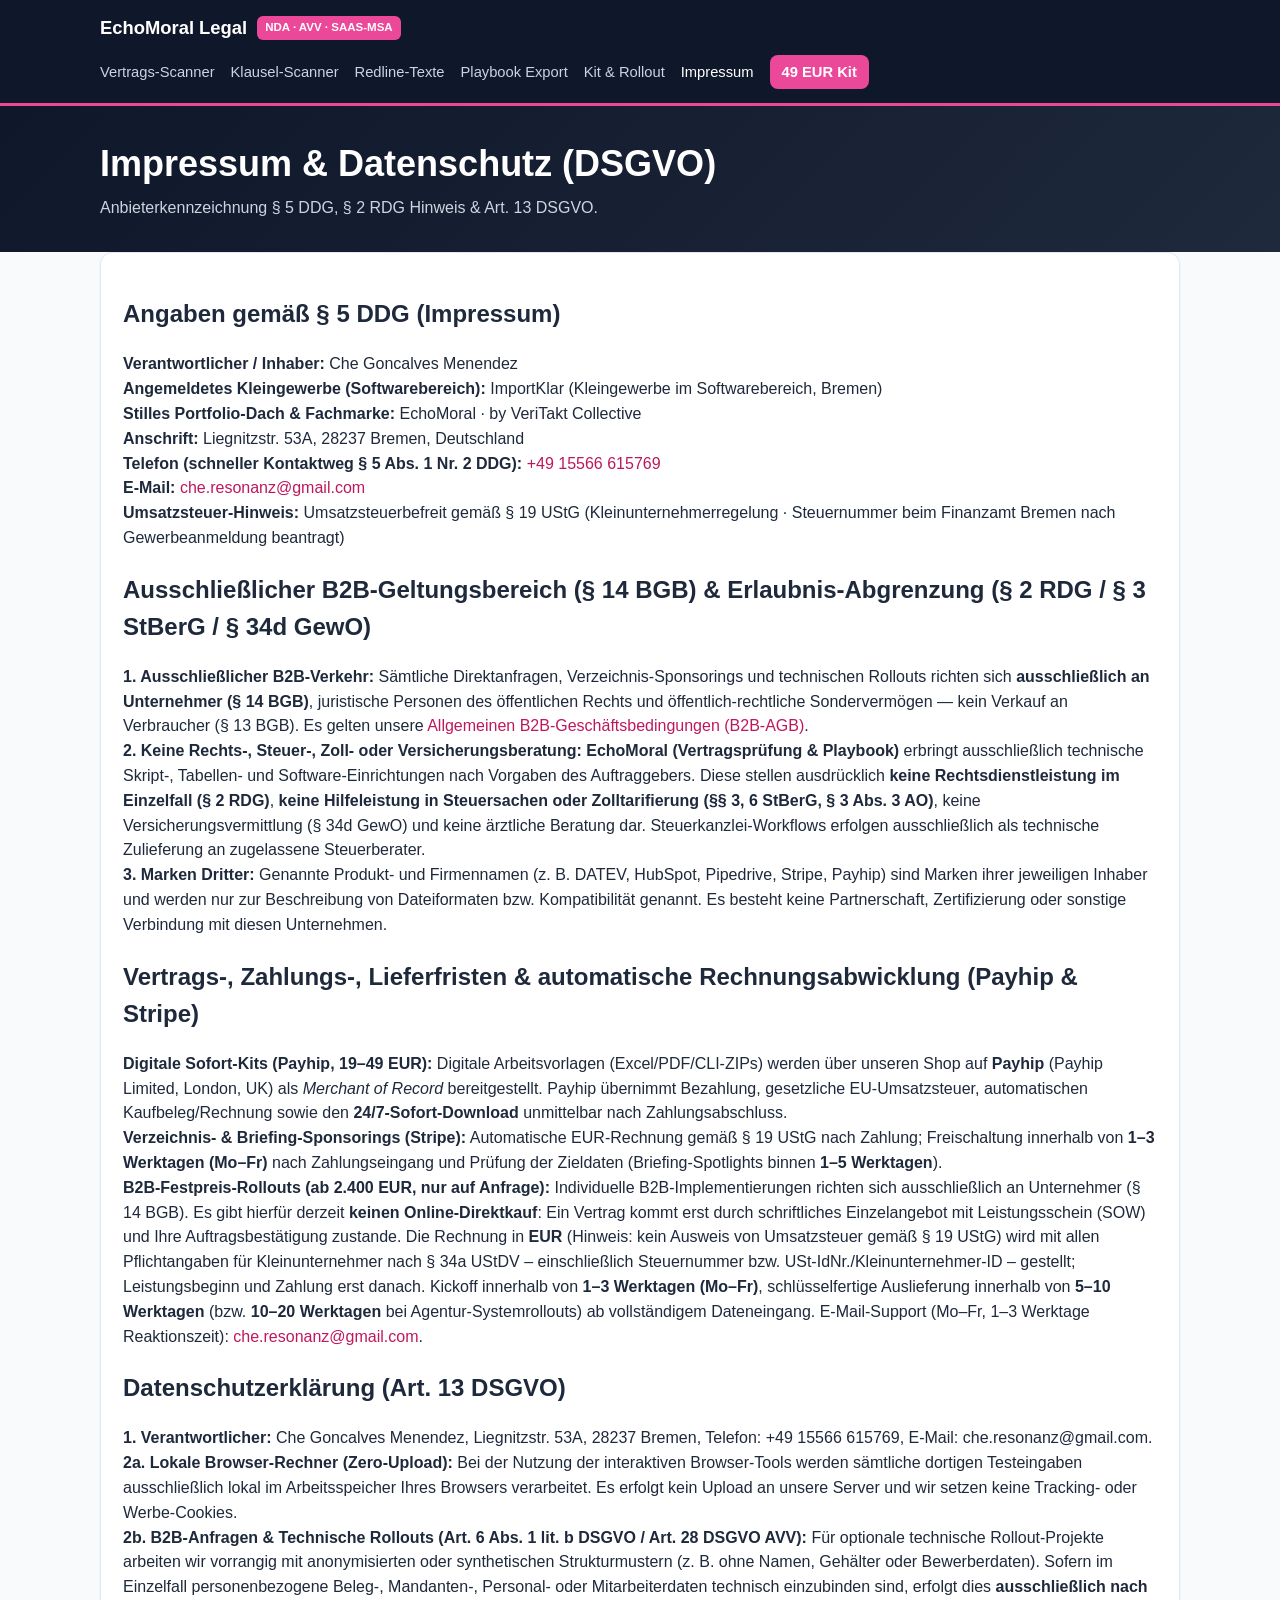
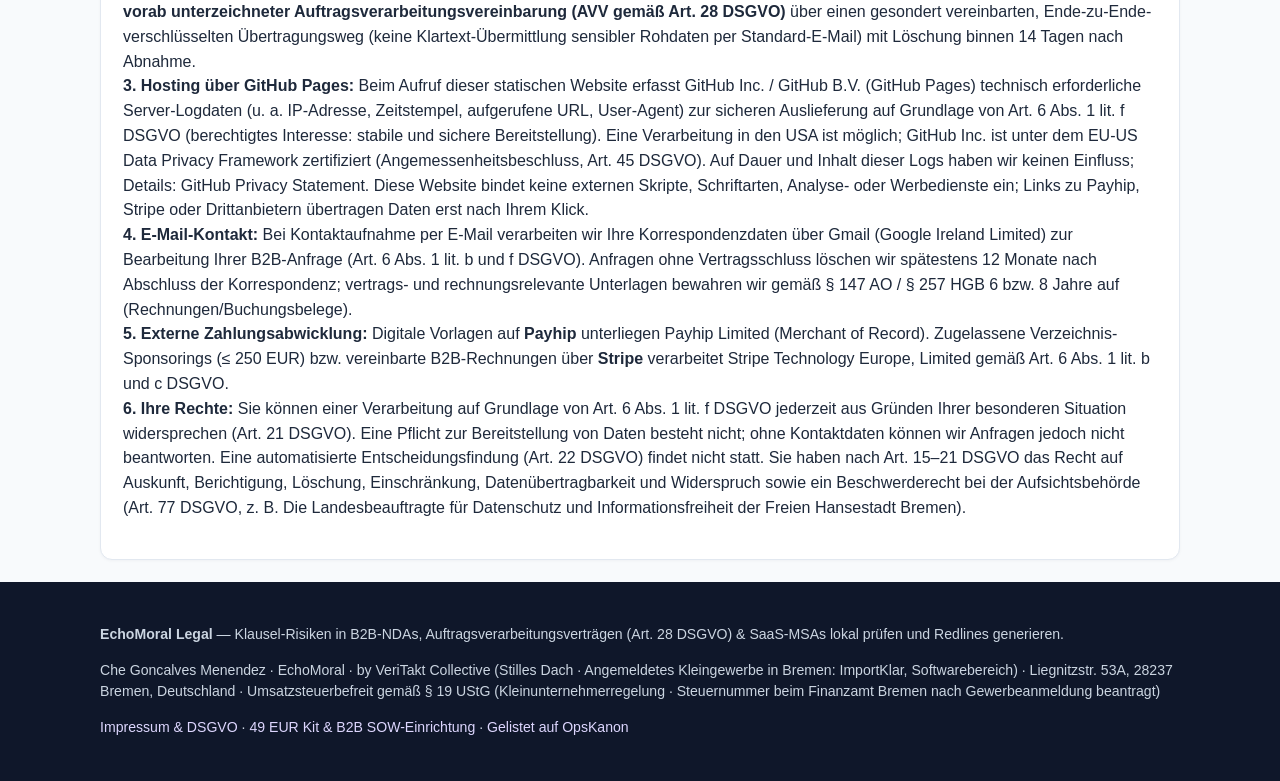
==== commit 1af06e5f: "Deploy echomoral-contract-redlining (2026-11-25 21:09:09)" ====
--- a/legal/index.html
+++ b/legal/index.html
@@ -42,7 +42,9 @@
         <strong>2. Keine Rechts-, Steuer-, Zoll- oder Versicherungsberatung:</strong> <strong>EchoMoral (Vertragsprüfung &amp; Playbook)</strong> erbringt ausschließlich
         technische Skript-, Tabellen- und Software-Einrichtungen nach Vorgaben des Auftraggebers. Diese stellen ausdrücklich <strong>keine Rechtsdienstleistung im Einzelfall (§ 2 RDG)</strong>,
         <strong>keine Hilfeleistung in Steuersachen oder Zolltarifierung (§§ 3, 6 StBerG, § 3 Abs. 3 AO)</strong>, keine Versicherungsvermittlung (§ 34d GewO) und keine ärztliche Beratung dar.
-        Steuerkanzlei-Workflows erfolgen ausschließlich als technische Zulieferung an zugelassene Steuerberater.
+        Steuerkanzlei-Workflows erfolgen ausschließlich als technische Zulieferung an zugelassene Steuerberater.<br />
+        <strong>3. Marken Dritter:</strong> Genannte Produkt- und Firmennamen (z. B. DATEV, HubSpot, Pipedrive, Stripe, Payhip) sind Marken ihrer jeweiligen Inhaber
+        und werden nur zur Beschreibung von Dateiformaten bzw. Kompatibilität genannt. Es besteht keine Partnerschaft, Zertifizierung oder sonstige Verbindung mit diesen Unternehmen.
       </p>
       
       <h2>Vertrags-, Zahlungs-, Lieferfristen &amp; automatische Rechnungsabwicklung (Payhip &amp; Stripe)</h2>
@@ -52,10 +54,10 @@
         gesetzliche EU-Umsatzsteuer, automatischen Kaufbeleg/Rechnung sowie den <strong>24/7-Sofort-Download</strong> unmittelbar nach Zahlungsabschluss.<br />
         <strong>Verzeichnis- &amp; Briefing-Sponsorings (Stripe):</strong> Automatische EUR-Rechnung gemäß § 19 UStG nach Zahlung; Freischaltung
         innerhalb von <strong>1–3 Werktagen (Mo–Fr)</strong> nach Zahlungseingang und Prüfung der Zieldaten (Briefing-Spotlights binnen <strong>1–5 Werktagen</strong>).<br />
-        <strong>B2B-Festpreis-Rollouts (Stripe, 2.500–7.500 EUR):</strong> Individuelle B2B-Implementierungen richten sich an Unternehmer (§ 14 BGB)
-        und werden in <strong>EUR</strong> über <strong>Stripe</strong> abgerechnet. Die Rechnung wird automatisch direkt nach der Zahlung in
-        <strong>EUR gemäß § 19 UStG</strong> bereitgestellt (bis 250 EUR Kleinbetragsrechnung nach § 33 UStDV; über 250 EUR erfolgt nach Zuteilung der beim
-        Finanzamt Bremen beantragten Steuernummer unaufgefordert ein ergänzter Beleg). Kickoff innerhalb von <strong>1–3 Werktagen (Mo–Fr)</strong>,
+        <strong>B2B-Festpreis-Rollouts (ab 2.400 EUR, nur auf Anfrage):</strong> Individuelle B2B-Implementierungen richten sich ausschließlich an Unternehmer (§ 14 BGB).
+        Es gibt hierfür derzeit <strong>keinen Online-Direktkauf</strong>: Ein Vertrag kommt erst durch schriftliches Einzelangebot mit Leistungsschein (SOW) und
+        Ihre Auftragsbestätigung zustande. Die Rechnung in <strong>EUR</strong> (Hinweis: kein Ausweis von Umsatzsteuer gemäß § 19 UStG) wird mit allen Pflichtangaben
+        für Kleinunternehmer nach § 34a UStDV – einschließlich Steuernummer bzw. USt-IdNr./Kleinunternehmer-ID – gestellt; Leistungsbeginn und Zahlung erst danach. Kickoff innerhalb von <strong>1–3 Werktagen (Mo–Fr)</strong>,
         schlüsselfertige Auslieferung innerhalb von <strong>5–10 Werktagen</strong> (bzw. <strong>10–20 Werktagen</strong> bei Agentur-Systemrollouts) ab vollständigem Dateneingang.
         E-Mail-Support (Mo–Fr, 1–3 Werktage Reaktionszeit): <a href="mailto:che.resonanz@gmail.com">che.resonanz@gmail.com</a>.
       </p>
@@ -70,10 +72,16 @@
         Personal- oder Mitarbeiterdaten technisch einzubinden sind, erfolgt dies <strong>ausschließlich nach vorab unterzeichneter Auftragsverarbeitungsvereinbarung (AVV gemäß Art. 28 DSGVO)</strong>
         über einen gesondert vereinbarten, Ende-zu-Ende-verschlüsselten Übertragungsweg (keine Klartext-Übermittlung sensibler Rohdaten per Standard-E-Mail) mit Löschung binnen 14 Tagen nach Abnahme.<br />
         <strong>3. Hosting über GitHub Pages:</strong> Beim Aufruf dieser statischen Website erfasst GitHub Inc. / GitHub B.V. (GitHub Pages) technisch erforderliche
-        Server-Logdaten (u. a. IP-Adresse, Zeitstempel, aufgerufene URL, User-Agent) zur sicheren Auslieferung auf Grundlage von Art. 6 Abs. 1 lit. f DSGVO.<br />
-        <strong>4. E-Mail-Kontakt:</strong> Bei Kontaktaufnahme per E-Mail verarbeiten wir Ihre Korrespondenzdaten über Gmail (Google Ireland Limited) zur Bearbeitung Ihrer B2B-Anfrage (Art. 6 Abs. 1 lit. b und f DSGVO).<br />
+        Server-Logdaten (u. a. IP-Adresse, Zeitstempel, aufgerufene URL, User-Agent) zur sicheren Auslieferung auf Grundlage von Art. 6 Abs. 1 lit. f DSGVO
+        (berechtigtes Interesse: stabile und sichere Bereitstellung). Eine Verarbeitung in den USA ist möglich; GitHub Inc. ist unter dem EU-US Data Privacy Framework
+        zertifiziert (Angemessenheitsbeschluss, Art. 45 DSGVO). Auf Dauer und Inhalt dieser Logs haben wir keinen Einfluss; Details: GitHub Privacy Statement.
+        Diese Website bindet keine externen Skripte, Schriftarten, Analyse- oder Werbedienste ein; Links zu Payhip, Stripe oder Drittanbietern übertragen Daten erst nach Ihrem Klick.<br />
+        <strong>4. E-Mail-Kontakt:</strong> Bei Kontaktaufnahme per E-Mail verarbeiten wir Ihre Korrespondenzdaten über Gmail (Google Ireland Limited) zur Bearbeitung Ihrer B2B-Anfrage (Art. 6 Abs. 1 lit. b und f DSGVO). Anfragen ohne Vertragsschluss löschen wir spätestens 12 Monate nach Abschluss der Korrespondenz;
+        vertrags- und rechnungsrelevante Unterlagen bewahren wir gemäß § 147 AO / § 257 HGB 6 bzw. 8 Jahre auf (Rechnungen/Buchungsbelege).<br />
         <strong>5. Externe Zahlungsabwicklung:</strong> Digitale Vorlagen auf <strong>Payhip</strong> unterliegen Payhip Limited (Merchant of Record). Zugelassene Verzeichnis-Sponsorings (&le; 250 EUR) bzw. vereinbarte B2B-Rechnungen über <strong>Stripe</strong> verarbeitet Stripe Technology Europe, Limited gemäß Art. 6 Abs. 1 lit. b und c DSGVO.<br />
-        <strong>6. Ihre Rechte:</strong> Sie haben nach Art. 15–21 DSGVO das Recht auf Auskunft, Berichtigung, Löschung, Einschränkung, Datenübertragbarkeit und Widerspruch sowie ein Beschwerderecht bei der Aufsichtsbehörde (Art. 77 DSGVO, z. B. Die Landesbeauftragte für Datenschutz und Informationsfreiheit der Freien Hansestadt Bremen).
+        <strong>6. Ihre Rechte:</strong> Sie können einer Verarbeitung auf Grundlage von Art. 6 Abs. 1 lit. f DSGVO jederzeit aus Gründen Ihrer besonderen Situation widersprechen (Art. 21 DSGVO).
+        Eine Pflicht zur Bereitstellung von Daten besteht nicht; ohne Kontaktdaten können wir Anfragen jedoch nicht beantworten. Eine automatisierte Entscheidungsfindung (Art. 22 DSGVO) findet nicht statt.
+        Sie haben nach Art. 15–21 DSGVO das Recht auf Auskunft, Berichtigung, Löschung, Einschränkung, Datenübertragbarkeit und Widerspruch sowie ein Beschwerderecht bei der Aufsichtsbehörde (Art. 77 DSGVO, z. B. Die Landesbeauftragte für Datenschutz und Informationsfreiheit der Freien Hansestadt Bremen).
       </p>
     </div>
     </main>
